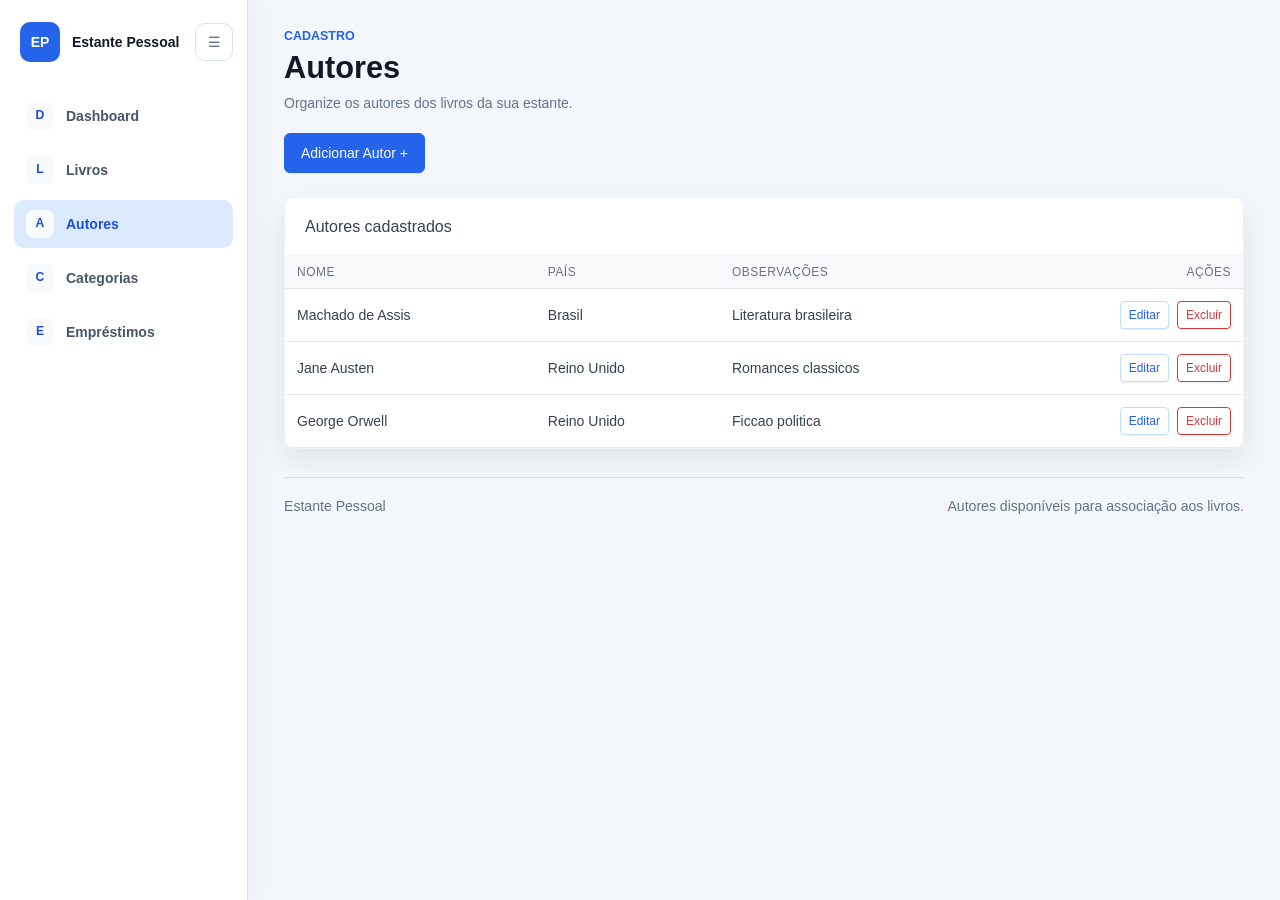
==== pages/authors.html @ 1ae8dffc "Initial commit: add Estante Pessoal frontend" ====
<!doctype html>
<html lang="pt-BR">
  <head>
    <meta charset="utf-8">
    <meta name="viewport" content="width=device-width, initial-scale=1">
    <title>Estante Pessoal | Autores</title>
    <link rel="stylesheet" href="../src/vendor/tabler/dist/css/tabler.min.css">
    <link rel="stylesheet" href="../src/assets/css/global.css">
    <link rel="stylesheet" href="../src/assets/css/custom.css">
  </head>
  <body>
    <div class="app-shell">
      <aside id="sidebar" class="app-sidebar"></aside>
      <main class="app-main">
        <header class="page-header">
          <div class="page-heading">
            <p class="page-kicker">Cadastro</p>
            <h1 class="page-title">Autores</h1>
            <p class="page-description">Organize os autores dos livros da sua estante.</p>
          </div>
          <div class="page-actions">
            <button class="btn btn-primary" type="button" id="addAuthorButton">Adicionar Autor +</button>
          </div>
        </header>

        <section class="content-section" aria-label="Lista de autores">
          <article class="card table-card">
            <header class="card-header">
              <h2 class="card-title">Autores cadastrados</h2>
            </header>
            <div class="table-responsive">
              <table class="table table-vcenter">
                <thead>
                  <tr>
                    <th>Nome</th>
                    <th>País</th>
                    <th>Observações</th>
                    <th class="text-end">Ações</th>
                  </tr>
                </thead>
                <tbody id="authorsTable"></tbody>
              </table>
            </div>
          </article>
        </section>

        <section class="modal fade" id="authorModal" tabindex="-1" aria-labelledby="authorFormTitle" aria-hidden="true">
          <div class="modal-dialog modal-lg modal-dialog-centered">
            <div class="modal-content">
              <header class="modal-header">
                <h2 class="modal-title" id="authorFormTitle">Novo autor</h2>
                <button class="btn-close" type="button" data-bs-dismiss="modal" aria-label="Fechar"></button>
              </header>
              <form id="authorForm" class="modal-body modal-form form-grid">
                <input type="hidden" id="authorId">
                <div>
                  <label class="form-label" for="authorName">Nome</label>
                  <input class="form-control" id="authorName" name="name" type="text" required>
                </div>
                <div>
                  <label class="form-label" for="authorCountry">País</label>
                  <input class="form-control" id="authorCountry" name="country" type="text" required>
                </div>
                <div class="form-field-wide">
                  <label class="form-label" for="authorNotes">Observações</label>
                  <input class="form-control" id="authorNotes" name="notes" type="text">
                </div>
                <footer class="modal-footer form-actions form-field-wide">
                  <button class="btn btn-primary" type="submit">Salvar</button>
                  <button class="btn btn-outline-secondary" type="button" id="authorCancelButton">Cancelar</button>
                </footer>
              </form>
            </div>
          </div>
        </section>

        <footer class="app-footer">
          <span>Estante Pessoal</span>
          <span>Autores disponíveis para associação aos livros.</span>
        </footer>
      </main>
    </div>
    <div id="toastContainer" class="toast-container"></div>
    <script src="../src/vendor/tabler/dist/js/tabler.min.js" defer></script>
    <script type="module" src="../src/js/controllers/authorController.js"></script>
  </body>
</html>
---- src/assets/css/global.css ----
:root {
  --app-primary: #2563eb;
  --app-primary-dark: #1d4ed8;
  --app-primary-soft: #dbeafe;
  --app-bg: #f3f6fa;
  --app-surface: #ffffff;
  --app-surface-muted: #f8fafc;
  --app-border: #d9e2ec;
  --app-border-soft: #edf2f7;
  --app-text: #111827;
  --app-muted: #64748b;
  --app-sidebar-width: 248px;
  --app-sidebar-collapsed-width: 84px;
  --collapsed-nav-item-size: 44px;
  --app-radius: 10px;
  --app-shadow: 0 12px 30px rgba(15, 23, 42, 0.08);
}

* {
  box-sizing: border-box;
}

body {
  min-height: 100vh;
  margin: 0;
  background: var(--app-bg);
  color: var(--app-text);
}

.app-shell {
  display: grid;
  grid-template-columns: var(--app-sidebar-width) minmax(0, 1fr);
  min-height: 100vh;
  transition: grid-template-columns 180ms ease;
}

body.sidebar-collapsed .app-shell {
  grid-template-columns: var(--app-sidebar-collapsed-width) minmax(0, 1fr);
}

.app-sidebar {
  position: sticky;
  top: 0;
  z-index: 1030;
  height: 100vh;
  padding: 18px 14px;
  background: var(--app-surface);
  border-right: 1px solid var(--app-border);
  box-shadow: 8px 0 24px rgba(15, 23, 42, 0.04);
  overflow: hidden;
}

.app-main {
  width: 100%;
  max-width: 1360px;
  margin: 0 auto;
  padding: 28px clamp(18px, 3vw, 36px);
}

.brand {
  display: flex;
  align-items: center;
  gap: 12px;
  min-height: 48px;
  padding: 0 6px;
  color: var(--app-text);
  font-weight: 800;
}

.brand-mark {
  display: grid;
  flex: 0 0 40px;
  width: 40px;
  height: 40px;
  place-items: center;
  border-radius: 10px;
  background: var(--app-primary);
  color: #ffffff;
  font-weight: 800;
}

.brand-text,
.sidebar-text {
  white-space: nowrap;
  transition: opacity 160ms ease;
}

.sidebar-top {
  display: flex;
  align-items: center;
  justify-content: space-between;
  gap: 8px;
  padding-bottom: 18px;
}

.sidebar-toggle,
.mobile-sidebar-button,
.sidebar-close {
  display: inline-grid;
  width: 38px;
  height: 38px;
  place-items: center;
  border: 1px solid var(--app-border);
  border-radius: 10px;
  background: var(--app-surface);
  color: var(--app-muted);
  cursor: pointer;
}

.sidebar-toggle {
  flex: 0 0 38px;
}

.mobile-sidebar-button {
  display: none;
  flex: 0 0 38px;
}

.sidebar-toggle:hover,
.mobile-sidebar-button:hover,
.sidebar-close:hover {
  background: var(--app-primary-soft);
  color: var(--app-primary-dark);
}

.sidebar-close {
  display: none;
}

.nav-list {
  display: grid;
  gap: 6px;
  margin: 8px 0 0;
  padding: 0;
  list-style: none;
}

.nav-link {
  display: flex;
  align-items: center;
  gap: 12px;
  min-height: 44px;
  padding: 10px 12px;
  border-radius: 10px;
  color: #475569;
  text-decoration: none;
  font-weight: 650;
}

.nav-link:hover,
.nav-link.is-active {
  background: var(--app-primary-soft);
  color: var(--app-primary-dark);
}

.nav-icon {
  display: inline-grid;
  flex: 0 0 28px;
  width: 28px;
  height: 28px;
  place-items: center;
  border-radius: 8px;
  background: var(--app-surface-muted);
  color: var(--app-primary-dark);
  font-size: 0.76rem;
  font-weight: 800;
}

body.sidebar-collapsed .app-sidebar {
  display: flex;
  flex-direction: column;
  align-items: center;
  padding: 18px 0;
}

body.sidebar-collapsed .brand {
  display: flex;
  align-items: center;
  justify-content: center;
  width: var(--collapsed-nav-item-size);
  height: var(--collapsed-nav-item-size);
  min-width: var(--collapsed-nav-item-size);
  min-height: var(--collapsed-nav-item-size);
  padding: 0;
  gap: 0;
}

body.sidebar-collapsed .brand-mark {
  width: var(--collapsed-nav-item-size);
  height: var(--collapsed-nav-item-size);
  flex: 0 0 var(--collapsed-nav-item-size);
  line-height: var(--collapsed-nav-item-size);
}

body.sidebar-collapsed .brand-text,
body.sidebar-collapsed .sidebar-text {
  width: 0;
  opacity: 0;
  overflow: hidden;
}

body.sidebar-collapsed .sidebar-top {
  width: 100%;
  display: flex;
  flex-direction: column;
  align-items: center;
  justify-content: center;
  gap: 12px;
  padding-bottom: 24px;
}

body.sidebar-collapsed .sidebar-toggle {
  display: flex;
  align-items: center;
  justify-content: center;
  width: var(--collapsed-nav-item-size);
  height: var(--collapsed-nav-item-size);
  min-width: var(--collapsed-nav-item-size);
  min-height: var(--collapsed-nav-item-size);
  flex: 0 0 var(--collapsed-nav-item-size);
  padding: 0;
  border-radius: 11px;
  line-height: 1;
}

body.sidebar-collapsed .nav-list {
  width: 100%;
  display: grid;
  justify-items: center;
  margin: 0;
  padding: 0;
  gap: 8px;
}

body.sidebar-collapsed .nav-link {
  display: flex;
  align-items: center;
  justify-content: center;
  width: var(--collapsed-nav-item-size);
  height: var(--collapsed-nav-item-size);
  min-width: var(--collapsed-nav-item-size);
  min-height: var(--collapsed-nav-item-size);
  padding: 0;
  border-radius: 11px;
  gap: 0;
  line-height: 1;
}

body.sidebar-collapsed .nav-icon {
  display: flex;
  align-items: center;
  justify-content: center;
  width: var(--collapsed-nav-item-size);
  height: var(--collapsed-nav-item-size);
  flex: 0 0 var(--collapsed-nav-item-size);
  background: transparent;
  border-radius: inherit;
  line-height: 1;
}

.sidebar-overlay {
  position: fixed;
  inset: 0;
  z-index: 1020;
  display: none;
  background: rgba(15, 23, 42, 0.45);
}

.page-header {
  display: flex;
  align-items: flex-start;
  justify-content: space-between;
  gap: 20px;
  margin-bottom: 24px;
}

.page-heading {
  min-width: 0;
}

.page-kicker {
  margin: 0 0 4px;
  color: var(--app-primary);
  font-size: 0.78rem;
  font-weight: 800;
  text-transform: uppercase;
}

.page-title {
  margin: 0;
  color: var(--app-text);
  font-size: clamp(1.6rem, 2.4vw, 2.25rem);
  line-height: 1.15;
}

.page-description {
  max-width: 640px;
  margin: 8px 0 0;
  color: var(--app-muted);
}

.page-actions {
  display: flex;
  flex: 0 0 auto;
  justify-content: flex-end;
}

.dashboard-grid {
  display: grid;
  grid-template-columns: repeat(4, minmax(0, 1fr));
  gap: 16px;
  margin-bottom: 22px;
}

.summary-card {
  border: 1px solid var(--app-border-soft);
  border-radius: var(--app-radius);
  background: var(--app-surface);
  padding: 20px;
  box-shadow: var(--app-shadow);
}

.summary-value {
  display: block;
  margin-top: 8px;
  color: var(--app-primary-dark);
  font-size: 2rem;
  font-weight: 800;
}

.content-grid {
  display: grid;
  grid-template-columns: minmax(0, 1.15fr) minmax(320px, 0.85fr);
  gap: 18px;
}

.content-section {
  display: grid;
  gap: 18px;
}

.table-card {
  overflow: hidden;
}

.form-grid,
.modal-form {
  display: grid;
  grid-template-columns: repeat(2, minmax(0, 1fr));
  gap: 16px;
}

.form-field-wide {
  grid-column: 1 / -1;
}

.form-actions {
  display: flex;
  gap: 10px;
}

.action-buttons {
  display: flex;
  justify-content: flex-end;
  gap: 8px;
  white-space: nowrap;
}

.empty-row {
  color: var(--app-muted);
  text-align: center;
}

.toast-container {
  position: fixed;
  right: 24px;
  top: 24px;
  z-index: 1080;
  display: grid;
  gap: 10px;
  width: min(360px, calc(100vw - 32px));
}

.app-toast {
  padding: 14px 16px;
  border-left: 4px solid var(--app-primary);
  border-radius: var(--app-radius);
  background: var(--app-surface);
  box-shadow: var(--app-shadow);
}

.app-toast.success {
  border-left-color: #16a34a;
}

.app-toast.error {
  border-left-color: #dc2626;
}

.app-toast.warning {
  border-left-color: #d97706;
}

.color-swatch {
  display: inline-block;
  width: 18px;
  height: 18px;
  border-radius: 50%;
  border: 1px solid var(--app-border);
  vertical-align: middle;
}

.status-badge {
  display: inline-flex;
  align-items: center;
  min-height: 24px;
  padding: 3px 9px;
  border-radius: 999px;
  font-size: 0.78rem;
  font-weight: 700;
}

.status-badge-available,
.status-badge-returned {
  background: #dcfce7;
  color: #166534;
}

.status-badge-reading,
.status-badge-active {
  background: #dbeafe;
  color: #1d4ed8;
}

.status-badge-loaned,
.status-badge-late {
  background: #fef3c7;
  color: #92400e;
}

.app-footer {
  display: flex;
  justify-content: space-between;
  gap: 12px;
  margin-top: 28px;
  padding-top: 18px;
  border-top: 1px solid var(--app-border);
  color: var(--app-muted);
  font-size: 0.88rem;
}

@media (max-width: 1100px) {
  .dashboard-grid {
    grid-template-columns: repeat(2, minmax(0, 1fr));
  }

  .content-grid {
    grid-template-columns: 1fr;
  }
}

@media (max-width: 760px) {
  .app-shell,
  body.sidebar-collapsed .app-shell {
    grid-template-columns: 1fr;
  }

  .app-sidebar {
    position: fixed;
    left: 0;
    top: 0;
    width: min(82vw, 300px);
    max-width: 300px;
    transform: translateX(-105%);
    transition: transform 180ms ease;
  }

  body.mobile-sidebar-open .app-sidebar {
    transform: translateX(0);
  }

  body.mobile-sidebar-open .sidebar-overlay {
    display: block;
  }

  .sidebar-close {
    display: inline-grid;
  }

  .sidebar-toggle {
    display: none;
  }

  .mobile-sidebar-button {
    display: inline-grid;
  }

  body.sidebar-collapsed .brand-text,
  body.sidebar-collapsed .sidebar-text {
    width: auto;
    opacity: 1;
    overflow: visible;
  }

  body.sidebar-collapsed .brand {
    width: auto;
    height: auto;
    min-width: 0;
    min-height: 48px;
    justify-content: flex-start;
    gap: 12px;
    padding: 0 6px;
  }

  body.sidebar-collapsed .brand-mark {
    width: 40px;
    height: 40px;
    flex: 0 0 40px;
  }

  body.sidebar-collapsed .sidebar-top {
    flex-direction: row;
    align-items: center;
    justify-content: space-between;
    gap: 8px;
    padding-bottom: 18px;
  }

  body.sidebar-collapsed .nav-link {
    width: auto;
    height: auto;
    min-width: 0;
    min-height: 44px;
    justify-content: flex-start;
    padding-inline: 12px;
    gap: 12px;
  }

  body.sidebar-collapsed .nav-icon {
    width: 28px;
    height: 28px;
    flex: 0 0 28px;
    background: var(--app-surface-muted);
  }

  .app-main {
    padding: 24px 16px 22px;
  }

  .page-header {
    flex-direction: row;
    flex-wrap: wrap;
    align-items: stretch;
    justify-content: flex-start;
  }

  .page-heading {
    flex: 1 1 auto;
  }

  .page-actions {
    flex-basis: 100%;
    justify-content: stretch;
  }

  .page-actions .btn {
    width: 100%;
  }

  .dashboard-grid,
  .form-grid,
  .modal-form {
    grid-template-columns: 1fr;
  }

  .action-buttons {
    flex-wrap: wrap;
    justify-content: flex-start;
    white-space: normal;
  }

  .app-footer {
    flex-direction: column;
  }
}
---- src/assets/css/custom.css ----
.btn-primary {
  --tblr-btn-bg: var(--app-primary);
  --tblr-btn-border-color: var(--app-primary);
  --tblr-btn-hover-bg: var(--app-primary-dark);
  --tblr-btn-hover-border-color: var(--app-primary-dark);
}

.btn-outline-primary {
  --tblr-btn-color: var(--app-primary);
  --tblr-btn-border-color: #bfdbfe;
  --tblr-btn-hover-bg: var(--app-primary);
  --tblr-btn-hover-border-color: var(--app-primary);
}

.card {
  border-color: var(--app-border-soft);
  border-radius: var(--app-radius);
  background: var(--app-surface);
  box-shadow: var(--app-shadow);
}

.card-header {
  min-height: 58px;
  background: var(--app-surface);
  border-bottom-color: var(--app-border-soft);
}

.table {
  margin-bottom: 0;
}

.table th {
  color: #64748b;
  font-size: 0.76rem;
  letter-spacing: 0;
  text-transform: uppercase;
}

.table td {
  vertical-align: middle;
}

.form-control:focus,
.form-select:focus {
  border-color: var(--app-primary);
  box-shadow: 0 0 0 0.25rem rgba(37, 99, 235, 0.14);
}

.modal-content {
  border: 0;
  border-radius: var(--app-radius);
  box-shadow: 0 24px 70px rgba(15, 23, 42, 0.22);
}

.modal-form {
  gap: 14px 16px;
  padding-bottom: 14px;
}

.modal-header,
.modal-footer {
  border-color: var(--app-border-soft);
}

.modal-form .modal-footer {
  min-height: auto;
  margin-top: 2px;
  padding: 12px 0 0;
  background: var(--app-surface);
  border-top: 1px solid var(--app-border-soft);
}

.modal-title {
  font-size: 1.15rem;
  font-weight: 800;
}
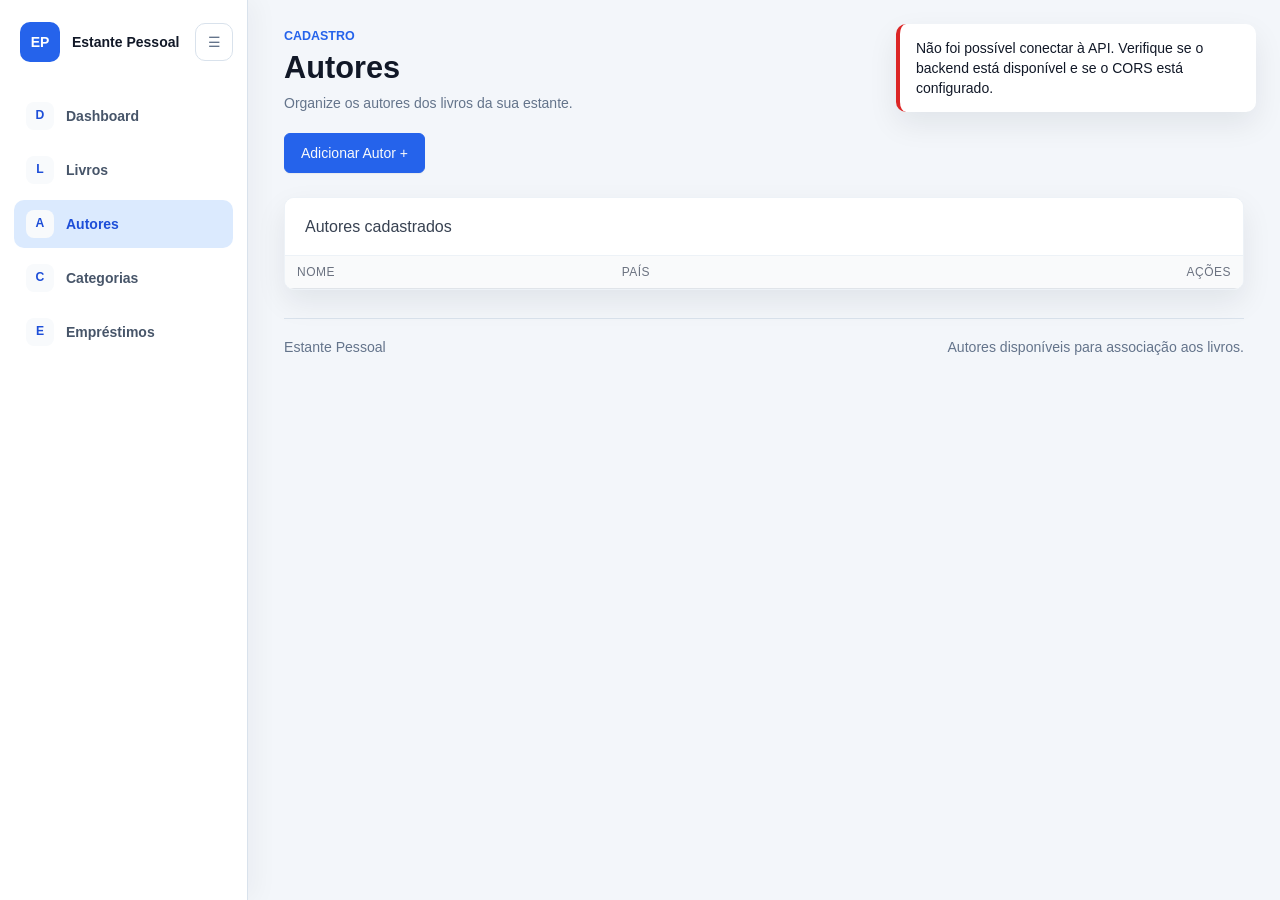
==== commit 496b767e: "feat: integra frontend com API Spring Boot" ====
--- a/pages/authors.html
+++ b/pages/authors.html
@@ -34,7 +34,6 @@
                   <tr>
                     <th>Nome</th>
                     <th>País</th>
-                    <th>Observações</th>
                     <th class="text-end">Ações</th>
                   </tr>
                 </thead>
@@ -61,10 +60,6 @@
                   <label class="form-label" for="authorCountry">País</label>
                   <input class="form-control" id="authorCountry" name="country" type="text" required>
                 </div>
-                <div class="form-field-wide">
-                  <label class="form-label" for="authorNotes">Observações</label>
-                  <input class="form-control" id="authorNotes" name="notes" type="text">
-                </div>
                 <footer class="modal-footer form-actions form-field-wide">
                   <button class="btn btn-primary" type="submit">Salvar</button>
                   <button class="btn btn-outline-secondary" type="button" id="authorCancelButton">Cancelar</button>
